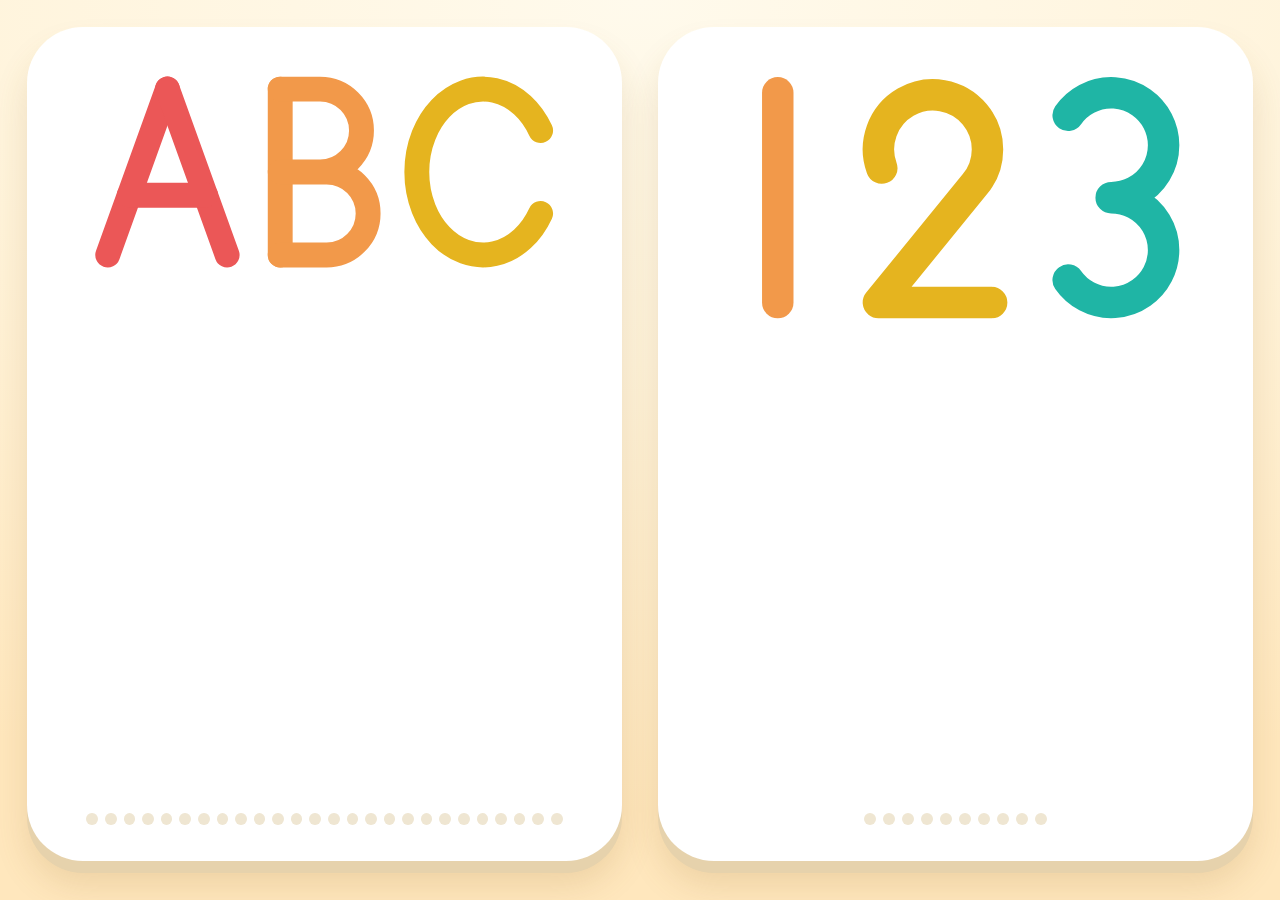
==== index.html @ ea1b4822 "First trial: free drawing over letters and numbers, voice and sounds Home with two tiles, a grid per" ====
<!doctype html>
<html lang="en">
<head>
<meta charset="utf-8">
<title>Trace Pop</title>
<meta name="viewport" content="width=device-width, initial-scale=1, viewport-fit=cover, user-scalable=no">
<meta name="description" content="Trace letters and numbers with a finger. For kids 3–6. No ads, works offline.">
<meta name="theme-color" content="#FFF4DC">
<meta name="color-scheme" content="light">
<meta name="mobile-web-app-capable" content="yes">
<meta name="apple-mobile-web-app-capable" content="yes">
<meta name="apple-mobile-web-app-status-bar-style" content="black-translucent">
<meta name="apple-mobile-web-app-title" content="Trace Pop">
<style>html, body { background: #FFF4DC; }</style>
<link rel="stylesheet" href="css/styles.css">
<script defer src="js/util.js"></script>
<script defer src="js/glyphs.js"></script>
<script defer src="js/tracer.js"></script>
<script defer src="js/speech.js"></script>
<script defer src="js/sounds.js"></script>
<script defer src="js/trace-view.js"></script>
<script defer src="js/app.js"></script>
</head>
<body>

<svg width="0" height="0" style="position:absolute" aria-hidden="true">
  <defs>
    <symbol id="i-home" viewBox="0 0 24 24"><path d="M4 11.2L12 4.2l8 7"/><path d="M6.4 10v9.3h11.2V10"/><path d="M10.2 19.3v-5h3.6v5"/></symbol>
    <symbol id="i-grid" viewBox="0 0 24 24"><rect x="4.2" y="4.2" width="6.2" height="6.2" rx="1.8"/><rect x="13.6" y="4.2" width="6.2" height="6.2" rx="1.8"/><rect x="4.2" y="13.6" width="6.2" height="6.2" rx="1.8"/><rect x="13.6" y="13.6" width="6.2" height="6.2" rx="1.8"/></symbol>
    <symbol id="i-prev" viewBox="0 0 24 24"><path d="M15.8 4.6v14.8L5.6 12z" fill="currentColor"/></symbol>
    <symbol id="i-next" viewBox="0 0 24 24"><path d="M8.2 4.6v14.8L18.4 12z" fill="currentColor"/></symbol>
    <symbol id="i-again" viewBox="0 0 24 24"><path d="M5 12a7 7 0 1 0 2.2-5.1"/><path d="M5 4.6v4.6h4.6"/></symbol>
    <symbol id="i-hand" viewBox="0 0 24 24"><path d="M9.2 12.6V5.1a1.7 1.7 0 0 1 3.4 0v5.5"/><path d="M12.6 10.4a1.6 1.6 0 0 1 3.2.2v.7"/><path d="M15.8 11.2a1.6 1.6 0 0 1 3.2.3v3.3a5.7 5.7 0 0 1-5.7 5.7h-1.1a5.6 5.6 0 0 1-4.4-2.1l-3.3-4.2a1.6 1.6 0 0 1 2.4-2.1l2.3 2.2"/></symbol>
    <symbol id="i-gear" viewBox="0 0 24 24"><path d="M12 8.6a3.4 3.4 0 1 0 0 6.8 3.4 3.4 0 0 0 0-6.8z"/><path d="M19.4 13.5a7.6 7.6 0 0 0 0-3l2-1.6-2-3.4-2.4 1a7.6 7.6 0 0 0-2.6-1.5L14 2.5h-4l-.4 2.5A7.6 7.6 0 0 0 7 6.5l-2.4-1-2 3.4 2 1.6a7.6 7.6 0 0 0 0 3l-2 1.6 2 3.4 2.4-1a7.6 7.6 0 0 0 2.6 1.5l.4 2.5h4l.4-2.5a7.6 7.6 0 0 0 2.6-1.5l2.4 1 2-3.4z"/></symbol>
    <symbol id="i-star" viewBox="0 0 24 24"><path d="M12 2.8l2.8 5.8 6.3.9-4.6 4.4 1.1 6.3L12 17.2l-5.6 3 1.1-6.3-4.6-4.4 6.3-.9z" fill="currentColor" stroke-linejoin="round"/></symbol>
  </defs>
</svg>

<!-- Home: two big tiles -->
<main class="screen screen-home" id="home">
  <button class="tile" id="tileLetters" type="button" aria-label="Letters">
    <span class="tile-word" id="wordLetters"></span>
    <span class="dots" id="dotsLetters"></span>
  </button>
  <button class="tile" id="tileNumbers" type="button" aria-label="Numbers">
    <span class="tile-word" id="wordNumbers"></span>
    <span class="dots" id="dotsNumbers"></span>
  </button>
</main>

<!-- Grid: every letter or number of one set -->
<section class="screen screen-grid" id="grid" hidden>
  <button class="kbtn" id="gridHome" type="button" aria-label="Home"><svg class="ico"><use href="#i-home"/></svg></button>
  <div class="bubbles" id="bubbles"></div>
</section>

<!-- Trace: one glyph. The buttons live outside the letter's area. -->
<section class="screen screen-trace" id="trace" hidden>
  <button class="kbtn b-grid" id="toGrid" type="button" aria-label="All letters"><svg class="ico"><use href="#i-grid"/></svg></button>
  <button class="kbtn b-hand" id="showMe" type="button" aria-label="Show me"><svg class="ico i-show"><use href="#i-hand"/></svg><svg class="ico i-redo"><use href="#i-again"/></svg></button>
  <button class="kbtn b-prev" id="prev" type="button" aria-label="Back"><svg class="ico"><use href="#i-prev"/></svg></button>
  <button class="kbtn b-next" id="next" type="button" aria-label="Next"><svg class="ico"><use href="#i-next"/></svg></button>
  <div class="stage" id="stage"></div>
</section>

</body>
</html>
---- css/styles.css ----
/* Trace Pop — one light, warm theme. Everything a child touches is big, round and springy. */
:root {
  --paper: #FFF4DC;
  --paper-2: #FFE7BD;
  --ink: #5A4634;
  --ink-soft: #A08E78;
  --card: #FFFFFF;
  --edge: #E6D2AC;        /* the "thickness" under a card or a button */
  --road: #DCD6CA;
  --rule: #E9D9B8;
  --go: #2EBD59;
  --go-edge: #1E9A44;
  --gold: #FFC531;
  --gold-edge: #E09A00;

  --btn: clamp(64px, 9vmin + 36px, 88px);
  --pad: clamp(12px, 3vmin, 28px);
  --safe-t: max(var(--pad), env(safe-area-inset-top));
  --safe-r: max(var(--pad), env(safe-area-inset-right));
  --safe-b: max(var(--pad), env(safe-area-inset-bottom));
  --safe-l: max(var(--pad), env(safe-area-inset-left));
  --spring: cubic-bezier(0.34, 1.56, 0.64, 1);
  color-scheme: light;
}

*, *::before, *::after { box-sizing: border-box; }
[hidden] { display: none !important; }
html { height: 100%; touch-action: manipulation; }
body {
  height: 100%;
  margin: 0;
  overflow: hidden;
  position: fixed;
  inset: 0;
  background: radial-gradient(120% 90% at 50% 0%, #FFFAEC 0%, var(--paper) 45%, var(--paper-2) 100%);
  color: var(--ink);
  font-family: system-ui, -apple-system, "Segoe UI", Roboto, sans-serif;
  -webkit-font-smoothing: antialiased;
  -webkit-tap-highlight-color: transparent;
  -webkit-text-size-adjust: 100%;
  -webkit-user-select: none;
  user-select: none;
  -webkit-touch-callout: none;
  overscroll-behavior: none;
}
button { font: inherit; color: inherit; touch-action: manipulation; -webkit-user-select: none; user-select: none; -webkit-touch-callout: none; }
svg { display: block; }
.ico { width: 55%; height: 55%; fill: none; stroke: currentColor; stroke-width: 2.4; stroke-linecap: round; stroke-linejoin: round; pointer-events: none; }
.glyph { width: 100%; height: 100%; overflow: visible; pointer-events: none; }

/* ---------- screens ---------- */
.screen {
  position: absolute;
  inset: 0;
  padding: var(--safe-t) var(--safe-r) var(--safe-b) var(--safe-l);
  display: grid;
  gap: clamp(12px, 2.5vmin, 24px);
}
.screen.entering { animation: screen-in 0.26s ease-out both; }
@keyframes screen-in { from { opacity: 0; transform: scale(0.97); } }

/* ---------- a child's button ---------- */
.kbtn {
  width: var(--btn);
  height: var(--btn);
  margin: 0;
  padding: 0;
  border: 0;
  border-radius: 30%;
  background: var(--card);
  color: var(--ink);
  box-shadow: 0 6px 0 var(--edge), 0 12px 18px rgba(140, 100, 30, 0.14);
  display: grid;
  place-items: center;
  cursor: pointer;
  transition: transform 0.16s var(--spring), box-shadow 0.16s ease-out;
}
.kbtn.pressed { transform: translateY(5px); box-shadow: 0 1px 0 var(--edge), 0 3px 6px rgba(140, 100, 30, 0.14); transition-duration: 0.05s; }
.kbtn:focus-visible, .tile:focus-visible, .bubble:focus-visible { outline: 4px solid #3D9BE9; outline-offset: 3px; }

/* ---------- home ---------- */
.screen-home { grid-template: 1fr 1fr / 1fr; gap: clamp(18px, 4vmin, 36px); padding-bottom: calc(var(--safe-b) + 12px); }
@media (orientation: landscape) { .screen-home { grid-template: 1fr / 1fr 1fr; } }
.tile {
  position: relative;
  min-width: 0;
  min-height: 0;
  margin: 0;
  padding: 8% 10% 6%;
  border: 0;
  border-radius: clamp(28px, 7vmin, 56px);
  background: var(--card);
  box-shadow: 0 12px 0 var(--edge), 0 24px 34px rgba(140, 100, 30, 0.16);
  display: grid;
  grid-template-rows: 1fr auto;
  gap: 6%;
  cursor: pointer;
  transition: transform 0.18s var(--spring), box-shadow 0.18s ease-out;
  animation: tile-wobble 5.2s ease-in-out infinite;
}
#tileNumbers { animation-delay: -2.6s; }
.tile.pressed { transform: translateY(10px); box-shadow: 0 2px 0 var(--edge), 0 6px 10px rgba(140, 100, 30, 0.16); transition-duration: 0.05s; animation: none; }
.tile-word { min-height: 0; display: block; }
@keyframes tile-wobble {
  0%, 86%, 100% { rotate: 0deg; }
  89% { rotate: -1.6deg; }
  93% { rotate: 1.6deg; }
  97% { rotate: -0.8deg; }
}
.dots { display: flex; justify-content: center; gap: clamp(2px, 0.9vmin, 7px); height: clamp(6px, 1.6vmin, 12px); }
.dots i { flex: 0 1 clamp(6px, 1.6vmin, 12px); height: 100%; border-radius: 50%; background: #EFE6D2; }

/* ---------- grid ---------- */
.screen-grid { grid-template: auto 1fr / 1fr; }
@media (orientation: landscape) { .screen-grid { grid-template: 1fr / auto 1fr; } }
.bubbles {
  min-width: 0;
  min-height: 0;
  display: grid;
  grid-template-columns: repeat(var(--cols, 4), var(--cell, 60px));
  grid-auto-rows: var(--cell, 60px);
  gap: var(--gap, 8px);
  place-content: center;
}
.bubble {
  position: relative;
  margin: 0;
  padding: 19%;
  border: 0;
  border-radius: 30%;
  background: var(--card);
  color: var(--c);
  box-shadow: 0 calc(var(--cell) * 0.07) 0 var(--edge), 0 calc(var(--cell) * 0.12) calc(var(--cell) * 0.16) rgba(140, 100, 30, 0.12);
  cursor: pointer;
  transition: transform 0.16s var(--spring), box-shadow 0.16s ease-out;
}
.bubble.done { background: var(--c); color: #fff; box-shadow: 0 calc(var(--cell) * 0.07) 0 color-mix(in srgb, var(--c) 72%, #000), 0 calc(var(--cell) * 0.12) calc(var(--cell) * 0.16) rgba(140, 100, 30, 0.12); }
.bubble.pressed { transform: translateY(calc(var(--cell) * 0.06)); box-shadow: 0 1px 0 var(--edge); transition-duration: 0.05s; }
.bubble.next-up { animation: bubble-wobble 3.6s ease-in-out infinite; }
@keyframes bubble-wobble {
  0%, 70%, 100% { rotate: 0deg; scale: 1; }
  76% { rotate: -7deg; scale: 1.06; }
  84% { rotate: 7deg; scale: 1.06; }
  92% { rotate: -3deg; scale: 1.02; }
}
.bubble .star { position: absolute; top: -9%; right: -9%; width: 40%; height: 40%; color: var(--gold); stroke: var(--gold-edge); stroke-width: 1.4; filter: drop-shadow(0 1px 0 rgba(0, 0, 0, 0.12)); }

/* ---------- trace ---------- */
/* The buttons own the corners; the letter's stage never reaches under them. */
.screen-trace {
  grid-template:
    "grid  .     hand" auto
    "stage stage stage" 1fr
    "prev  .     next" auto
    / auto 1fr auto;
}
@media (orientation: landscape) {
  .screen-trace {
    grid-template:
      "grid stage hand" 1fr
      "prev stage next" auto
      ".    stage ."    1fr
      / auto 1fr auto;
  }
  .screen-trace .b-grid, .screen-trace .b-hand { align-self: start; }
}
.b-grid { grid-area: grid; }
.b-hand { grid-area: hand; }
.b-prev { grid-area: prev; }
.b-next { grid-area: next; }
.b-hand .i-redo, .screen-trace.done .b-hand .i-show { display: none; }
.screen-trace.done .b-hand .i-redo { display: block; }
.b-prev, .b-next { color: var(--ink-soft); }
.screen-trace.done .b-next { color: #fff; background: var(--go); box-shadow: 0 6px 0 var(--go-edge), 0 12px 18px rgba(30, 150, 70, 0.25); animation: next-pulse 1.1s ease-in-out 0.6s infinite; }
.screen-trace.done .b-next.pressed { box-shadow: 0 1px 0 var(--go-edge); animation: none; }
@keyframes next-pulse { 50% { scale: 1.1; } }

.stage { grid-area: stage; position: relative; min-width: 0; min-height: 0; overflow: hidden; touch-action: none; cursor: crosshair; }
.stage.done { cursor: pointer; }
.trace-svg { position: absolute; inset: 0; width: 100%; height: 100%; overflow: visible; pointer-events: none; }
.stage.arriving .letter { animation: letter-in 0.34s var(--spring) both; }
@keyframes letter-in { from { opacity: 0; scale: 0.86; } }

.rules line { stroke: var(--rule); stroke-width: 1.1; }
.rules .mid { stroke-dasharray: 5 5; }
.letter { transform-box: fill-box; transform-origin: 50% 50%; }
.road { fill: none; stroke: var(--road); stroke-linecap: round; stroke-linejoin: round; }
.road-dot { fill: none; stroke: #fff; stroke-width: 1.5; stroke-linecap: round; stroke-linejoin: round; stroke-dasharray: 0.1 6; opacity: 0.9; }
.trail { fill: none; stroke: var(--c); stroke-linecap: round; stroke-linejoin: round; }
.demo-trail { fill: none; stroke: var(--c); stroke-linecap: round; stroke-linejoin: round; opacity: 0.42; }
.tint { fill: none; stroke: var(--c); stroke-linecap: round; stroke-linejoin: round; opacity: 0.3; }
/* The child's own line, exactly where the finger went. */
.ink { fill: none; stroke: var(--c); stroke-linecap: round; stroke-linejoin: round; transition: opacity 0.6s ease-out; }
.ink .fading { opacity: 0; transition: opacity 0.8s ease-out; }
.stage.done .ink { opacity: 0; }
.stage.done .road-dots { display: none; }

.hand { pointer-events: none; filter: drop-shadow(0 1.5px 1.5px rgba(60, 40, 10, 0.28)); }
.hand-line rect { fill: var(--ink); stroke: var(--ink); stroke-width: 3.4; stroke-linejoin: round; }
.hand-fill rect { fill: #fff; }
.hand-crease { fill: none; stroke: var(--ink); stroke-width: 1.5; stroke-linecap: round; }

/* Success: the whole letter hops and runs through the rainbow, slowly (no fast flashing). */
.letter.party { animation: letter-hop 0.5s var(--spring); }
.letter.party .trail { animation: rainbow 1.5s linear; }
@keyframes letter-hop { 0% { scale: 1; } 45% { scale: 1.12; } 100% { scale: 1; } }
@keyframes rainbow {
  0% { stroke: var(--c); }
  14% { stroke: #EB5757; }
  28% { stroke: #F2994A; }
  42% { stroke: #E5B41F; }
  56% { stroke: #1FB5A5; }
  70% { stroke: #3D9BE9; }
  84% { stroke: #9B59D0; }
  100% { stroke: var(--c); }
}

@media (prefers-reduced-motion: reduce) {
  .tile, .bubble.next-up, .screen-trace.done .b-next { animation: none; }
  .screen.entering, .stage.arriving .letter { animation-duration: 0.01s; }
}
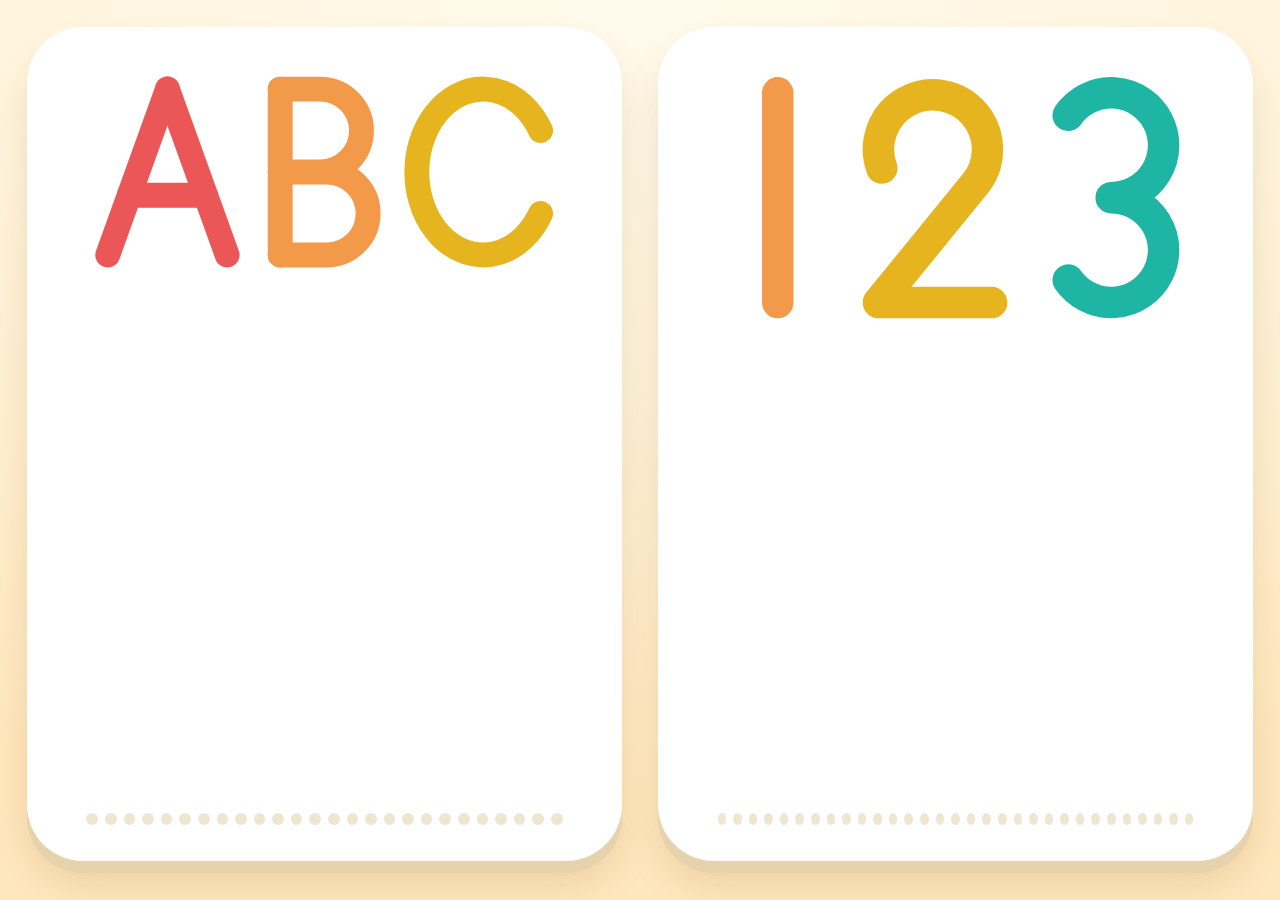
==== commit 3b900d32: "Numbers to 30, a "next" card, app icon; the hand waits, the voice names only what is drawn Numbers 1" ====
--- a/index.html
+++ b/index.html
@@ -11,6 +11,9 @@
 <meta name="apple-mobile-web-app-capable" content="yes">
 <meta name="apple-mobile-web-app-status-bar-style" content="black-translucent">
 <meta name="apple-mobile-web-app-title" content="Trace Pop">
+<link rel="manifest" href="manifest.webmanifest">
+<link rel="icon" href="icons/icon.svg" type="image/svg+xml">
+<link rel="apple-touch-icon" href="icons/apple-touch-icon.png">
 <style>html, body { background: #FFF4DC; }</style>
 <link rel="stylesheet" href="css/styles.css">
 <script defer src="js/util.js"></script>
@@ -61,6 +64,16 @@
   <button class="kbtn b-prev" id="prev" type="button" aria-label="Back"><svg class="ico"><use href="#i-prev"/></svg></button>
   <button class="kbtn b-next" id="next" type="button" aria-label="Next"><svg class="ico"><use href="#i-next"/></svg></button>
   <div class="stage" id="stage"></div>
+  <!-- After a finished glyph: one big thing to tap, with the next glyph on it. -->
+  <div class="pop" id="pop" hidden>
+    <div class="pop-card">
+      <button class="pop-next" id="popNext" type="button" aria-label="Next">
+        <span class="pop-glyph" id="popGlyph"></span>
+        <span class="pop-go"><svg class="ico"><use href="#i-next"/></svg></span>
+      </button>
+      <button class="kbtn pop-again" id="popAgain" type="button" aria-label="Again"><svg class="ico"><use href="#i-again"/></svg></button>
+    </div>
+  </div>
 </section>
 
 </body>
--- a/css/styles.css
+++ b/css/styles.css
@@ -200,6 +200,46 @@
 .hand-fill rect { fill: #fff; }
 .hand-crease { fill: none; stroke: var(--ink); stroke-width: 1.5; stroke-linecap: round; }
 
+/* The "next one" card: pops up over the finished letter. */
+.pop { position: absolute; inset: 0; z-index: 5; display: grid; place-items: center; background: rgba(90, 70, 52, 0.3); }
+.pop.entering { animation: pop-dim 0.25s ease-out both; }
+.pop.entering .pop-card { animation: pop-in 0.4s var(--spring) both; }
+@keyframes pop-dim { from { background: rgba(90, 70, 52, 0); } }
+@keyframes pop-in { from { opacity: 0; scale: 0.6; } }
+.pop-card { display: grid; justify-items: center; gap: clamp(14px, 3vmin, 24px); }
+.pop-next {
+  --size: clamp(150px, 52vmin, 420px);
+  position: relative;
+  width: var(--size);
+  height: var(--size);
+  margin: 0;
+  padding: 17%;
+  border: 0;
+  border-radius: 24%;
+  background: var(--card);
+  box-shadow: 0 calc(var(--size) * 0.05) 0 var(--edge), 0 calc(var(--size) * 0.1) calc(var(--size) * 0.14) rgba(70, 45, 10, 0.3);
+  cursor: pointer;
+  transition: transform 0.16s var(--spring), box-shadow 0.16s ease-out;
+}
+.pop-next.pressed { transform: translateY(calc(var(--size) * 0.04)); box-shadow: 0 2px 0 var(--edge); transition-duration: 0.05s; }
+.pop-glyph { display: grid; place-items: center; width: 100%; height: 100%; color: var(--ink-soft); }
+.pop-glyph .ico { width: 70%; height: 70%; }
+.pop-go {
+  position: absolute;
+  right: -9%;
+  bottom: -9%;
+  width: 40%;
+  height: 40%;
+  border-radius: 50%;
+  background: var(--go);
+  color: #fff;
+  box-shadow: 0 calc(var(--size) * 0.025) 0 var(--go-edge), 0 calc(var(--size) * 0.05) calc(var(--size) * 0.07) rgba(30, 150, 70, 0.35);
+  display: grid;
+  place-items: center;
+  animation: next-pulse 1.1s ease-in-out infinite;
+}
+.pop-go .ico { width: 56%; height: 56%; translate: 5% 0; }
+
 /* Success: the whole letter hops and runs through the rainbow, slowly (no fast flashing). */
 .letter.party { animation: letter-hop 0.5s var(--spring); }
 .letter.party .trail { animation: rainbow 1.5s linear; }
@@ -216,6 +256,6 @@
 }
 
 @media (prefers-reduced-motion: reduce) {
-  .tile, .bubble.next-up, .screen-trace.done .b-next { animation: none; }
+  .tile, .bubble.next-up, .screen-trace.done .b-next, .pop-go { animation: none; }
   .screen.entering, .stage.arriving .letter { animation-duration: 0.01s; }
 }
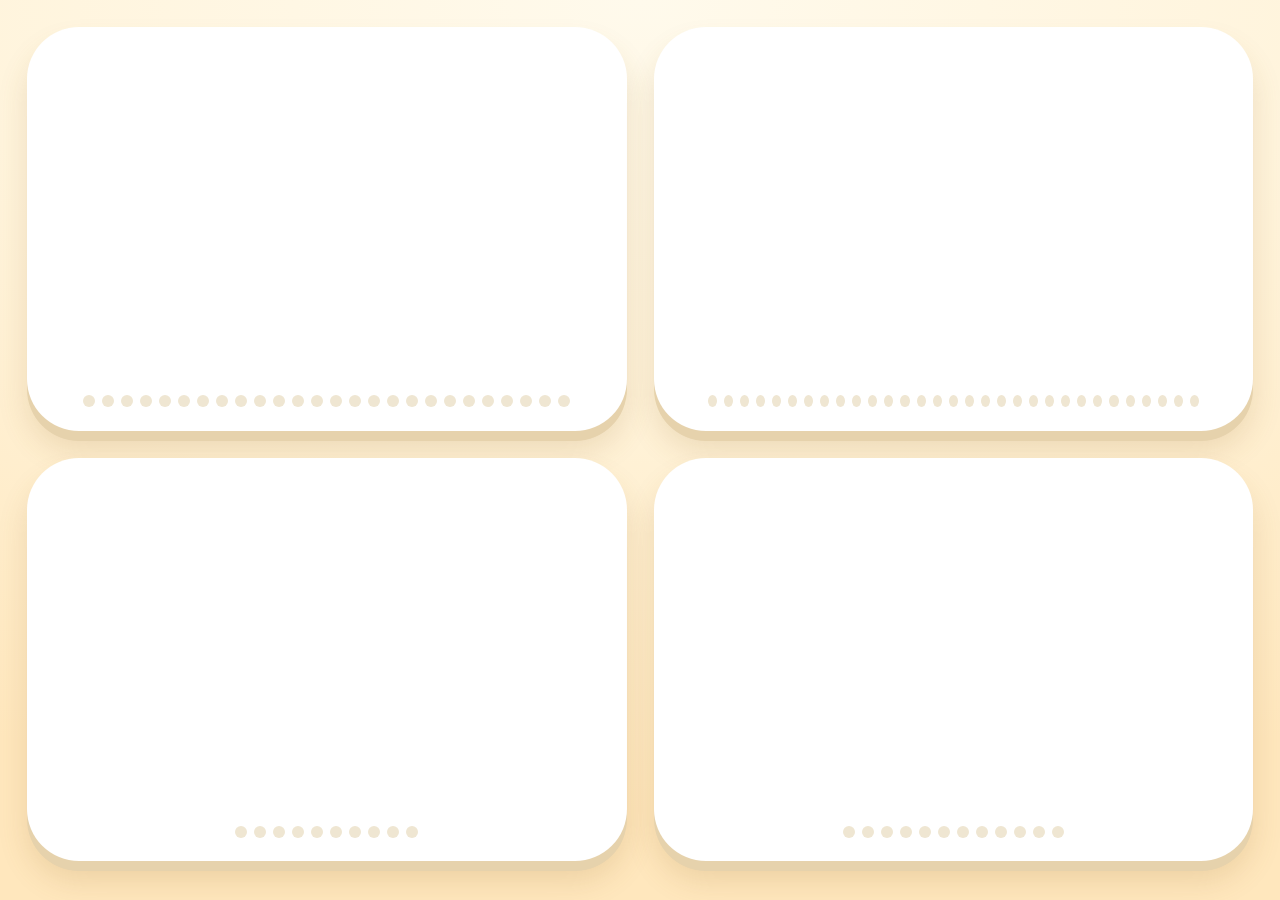
==== commit 3fb3877f: "Shapes and pictures to trace; a bigger 'next' button instead of the card Two new sets, with voice: 1" ====
--- a/index.html
+++ b/index.html
@@ -4,7 +4,7 @@
 <meta charset="utf-8">
 <title>Trace Pop</title>
 <meta name="viewport" content="width=device-width, initial-scale=1, viewport-fit=cover, user-scalable=no">
-<meta name="description" content="Trace letters and numbers with a finger. For kids 3–6. No ads, works offline.">
+<meta name="description" content="Trace letters, numbers, shapes and pictures with a finger. For kids 3–6. No ads, works offline.">
 <meta name="theme-color" content="#FFF4DC">
 <meta name="color-scheme" content="light">
 <meta name="mobile-web-app-capable" content="yes">
@@ -39,7 +39,7 @@
   </defs>
 </svg>
 
-<!-- Home: two big tiles -->
+<!-- Home: four big tiles -->
 <main class="screen screen-home" id="home">
   <button class="tile" id="tileLetters" type="button" aria-label="Letters">
     <span class="tile-word" id="wordLetters"></span>
@@ -49,9 +49,17 @@
     <span class="tile-word" id="wordNumbers"></span>
     <span class="dots" id="dotsNumbers"></span>
   </button>
+  <button class="tile" id="tileShapes" type="button" aria-label="Shapes">
+    <span class="tile-word" id="wordShapes"></span>
+    <span class="dots" id="dotsShapes"></span>
+  </button>
+  <button class="tile" id="tilePictures" type="button" aria-label="Pictures">
+    <span class="tile-word" id="wordPictures"></span>
+    <span class="dots" id="dotsPictures"></span>
+  </button>
 </main>
 
-<!-- Grid: every letter or number of one set -->
+<!-- Grid: everything in one set (letters, numbers, shapes or pictures) -->
 <section class="screen screen-grid" id="grid" hidden>
   <button class="kbtn" id="gridHome" type="button" aria-label="Home"><svg class="ico"><use href="#i-home"/></svg></button>
   <div class="bubbles" id="bubbles"></div>
@@ -59,21 +67,11 @@
 
 <!-- Trace: one glyph. The buttons live outside the letter's area. -->
 <section class="screen screen-trace" id="trace" hidden>
-  <button class="kbtn b-grid" id="toGrid" type="button" aria-label="All letters"><svg class="ico"><use href="#i-grid"/></svg></button>
+  <button class="kbtn b-grid" id="toGrid" type="button" aria-label="All of them"><svg class="ico"><use href="#i-grid"/></svg></button>
   <button class="kbtn b-hand" id="showMe" type="button" aria-label="Show me"><svg class="ico i-show"><use href="#i-hand"/></svg><svg class="ico i-redo"><use href="#i-again"/></svg></button>
   <button class="kbtn b-prev" id="prev" type="button" aria-label="Back"><svg class="ico"><use href="#i-prev"/></svg></button>
   <button class="kbtn b-next" id="next" type="button" aria-label="Next"><svg class="ico"><use href="#i-next"/></svg></button>
   <div class="stage" id="stage"></div>
-  <!-- After a finished glyph: one big thing to tap, with the next glyph on it. -->
-  <div class="pop" id="pop" hidden>
-    <div class="pop-card">
-      <button class="pop-next" id="popNext" type="button" aria-label="Next">
-        <span class="pop-glyph" id="popGlyph"></span>
-        <span class="pop-go"><svg class="ico"><use href="#i-next"/></svg></span>
-      </button>
-      <button class="kbtn pop-again" id="popAgain" type="button" aria-label="Again"><svg class="ico"><use href="#i-again"/></svg></button>
-    </div>
-  </div>
 </section>
 
 </body>
--- a/css/styles.css
+++ b/css/styles.css
@@ -46,7 +46,9 @@
 button { font: inherit; color: inherit; touch-action: manipulation; -webkit-user-select: none; user-select: none; -webkit-touch-callout: none; }
 svg { display: block; }
 .ico { width: 55%; height: 55%; fill: none; stroke: currentColor; stroke-width: 2.4; stroke-linecap: round; stroke-linejoin: round; pointer-events: none; }
-.glyph { width: 100%; height: 100%; overflow: visible; pointer-events: none; }
+/* A glyph's picture fills a box of a known size and is never laid out by its own size (inside a
+   button a "100% height" is not dependable, and the picture would spill out). */
+.glyph { position: absolute; inset: 0; width: 100%; height: 100%; overflow: visible; pointer-events: none; }
 
 /* ---------- screens ---------- */
 .screen {
@@ -79,28 +81,31 @@
 .kbtn:focus-visible, .tile:focus-visible, .bubble:focus-visible { outline: 4px solid #3D9BE9; outline-offset: 3px; }
 
 /* ---------- home ---------- */
-.screen-home { grid-template: 1fr 1fr / 1fr; gap: clamp(18px, 4vmin, 36px); padding-bottom: calc(var(--safe-b) + 12px); }
-@media (orientation: landscape) { .screen-home { grid-template: 1fr / 1fr 1fr; } }
+/* Four tiles: one under another on an upright screen (wide tiles keep the pictures big), two by two on its side. */
+.screen-home { grid-template: repeat(4, 1fr) / 1fr; gap: clamp(14px, 3vmin, 30px); padding-bottom: calc(var(--safe-b) + 12px); }
+@media (orientation: landscape) { .screen-home { grid-template: 1fr 1fr / 1fr 1fr; } }
 .tile {
   position: relative;
   min-width: 0;
   min-height: 0;
   margin: 0;
-  padding: 8% 10% 6%;
+  padding: clamp(12px, 3.5vmin, 34px) 9% clamp(10px, 2.6vmin, 26px);
   border: 0;
-  border-radius: clamp(28px, 7vmin, 56px);
+  border-radius: clamp(24px, 6vmin, 52px);
   background: var(--card);
-  box-shadow: 0 12px 0 var(--edge), 0 24px 34px rgba(140, 100, 30, 0.16);
+  box-shadow: 0 10px 0 var(--edge), 0 20px 30px rgba(140, 100, 30, 0.16);
   display: grid;
   grid-template-rows: 1fr auto;
-  gap: 6%;
+  gap: clamp(8px, 2vmin, 18px);
   cursor: pointer;
   transition: transform 0.18s var(--spring), box-shadow 0.18s ease-out;
   animation: tile-wobble 5.2s ease-in-out infinite;
 }
-#tileNumbers { animation-delay: -2.6s; }
+#tileNumbers { animation-delay: -1.3s; }
+#tileShapes { animation-delay: -2.6s; }
+#tilePictures { animation-delay: -3.9s; }
 .tile.pressed { transform: translateY(10px); box-shadow: 0 2px 0 var(--edge), 0 6px 10px rgba(140, 100, 30, 0.16); transition-duration: 0.05s; animation: none; }
-.tile-word { min-height: 0; display: block; }
+.tile-word { position: relative; min-height: 0; display: block; }
 @keyframes tile-wobble {
   0%, 86%, 100% { rotate: 0deg; }
   89% { rotate: -1.6deg; }
@@ -125,7 +130,7 @@
 .bubble {
   position: relative;
   margin: 0;
-  padding: 19%;
+  padding: 0;
   border: 0;
   border-radius: 30%;
   background: var(--card);
@@ -143,6 +148,7 @@
   84% { rotate: 7deg; scale: 1.06; }
   92% { rotate: -3deg; scale: 1.02; }
 }
+.bubble .glyph { inset: 19%; width: 62%; height: 62%; }
 .bubble .star { position: absolute; top: -9%; right: -9%; width: 40%; height: 40%; color: var(--gold); stroke: var(--gold-edge); stroke-width: 1.4; filter: drop-shadow(0 1px 0 rgba(0, 0, 0, 0.12)); }
 
 /* ---------- trace ---------- */
@@ -171,9 +177,13 @@
 .b-hand .i-redo, .screen-trace.done .b-hand .i-show { display: none; }
 .screen-trace.done .b-hand .i-redo { display: block; }
 .b-prev, .b-next { color: var(--ink-soft); }
-.screen-trace.done .b-next { color: #fff; background: var(--go); box-shadow: 0 6px 0 var(--go-edge), 0 12px 18px rgba(30, 150, 70, 0.25); animation: next-pulse 1.1s ease-in-out 0.6s infinite; }
+/* The glyph is drawn: "next" is the one thing to tap now. It turns green, grows (out of its corner,
+   towards the middle of the screen) and keeps pulsing. Nothing moves on by itself. */
+.b-next { z-index: 2; transform-origin: 100% 100%; transition: transform 0.16s var(--spring), box-shadow 0.16s ease-out, scale 0.4s var(--spring); }
+@media (orientation: landscape) { .b-next { transform-origin: 100% 50%; } }
+.screen-trace.done .b-next { color: #fff; background: var(--go); scale: 1.35; box-shadow: 0 6px 0 var(--go-edge), 0 12px 18px rgba(30, 150, 70, 0.25), 0 0 0 6px rgba(46, 189, 89, 0.22); animation: next-pulse 1.1s ease-in-out 0.6s infinite; }
 .screen-trace.done .b-next.pressed { box-shadow: 0 1px 0 var(--go-edge); animation: none; }
-@keyframes next-pulse { 50% { scale: 1.1; } }
+@keyframes next-pulse { 0%, 100% { scale: 1.35; } 50% { scale: 1.55; } }
 
 .stage { grid-area: stage; position: relative; min-width: 0; min-height: 0; overflow: hidden; touch-action: none; cursor: crosshair; }
 .stage.done { cursor: pointer; }
@@ -190,8 +200,9 @@
 .demo-trail { fill: none; stroke: var(--c); stroke-linecap: round; stroke-linejoin: round; opacity: 0.42; }
 .tint { fill: none; stroke: var(--c); stroke-linecap: round; stroke-linejoin: round; opacity: 0.3; }
 /* The child's own line, exactly where the finger went. */
+.ink-mask { fill: none; stroke: #fff; stroke-linecap: round; stroke-linejoin: round; }
 .ink { fill: none; stroke: var(--c); stroke-linecap: round; stroke-linejoin: round; transition: opacity 0.6s ease-out; }
-.ink .fading { opacity: 0; transition: opacity 0.8s ease-out; }
+.ink .fading { opacity: 0; transition: opacity 0.4s ease-out; }
 .stage.done .ink { opacity: 0; }
 .stage.done .road-dots { display: none; }
 
@@ -199,46 +210,6 @@
 .hand-line rect { fill: var(--ink); stroke: var(--ink); stroke-width: 3.4; stroke-linejoin: round; }
 .hand-fill rect { fill: #fff; }
 .hand-crease { fill: none; stroke: var(--ink); stroke-width: 1.5; stroke-linecap: round; }
-
-/* The "next one" card: pops up over the finished letter. */
-.pop { position: absolute; inset: 0; z-index: 5; display: grid; place-items: center; background: rgba(90, 70, 52, 0.3); }
-.pop.entering { animation: pop-dim 0.25s ease-out both; }
-.pop.entering .pop-card { animation: pop-in 0.4s var(--spring) both; }
-@keyframes pop-dim { from { background: rgba(90, 70, 52, 0); } }
-@keyframes pop-in { from { opacity: 0; scale: 0.6; } }
-.pop-card { display: grid; justify-items: center; gap: clamp(14px, 3vmin, 24px); }
-.pop-next {
-  --size: clamp(150px, 52vmin, 420px);
-  position: relative;
-  width: var(--size);
-  height: var(--size);
-  margin: 0;
-  padding: 17%;
-  border: 0;
-  border-radius: 24%;
-  background: var(--card);
-  box-shadow: 0 calc(var(--size) * 0.05) 0 var(--edge), 0 calc(var(--size) * 0.1) calc(var(--size) * 0.14) rgba(70, 45, 10, 0.3);
-  cursor: pointer;
-  transition: transform 0.16s var(--spring), box-shadow 0.16s ease-out;
-}
-.pop-next.pressed { transform: translateY(calc(var(--size) * 0.04)); box-shadow: 0 2px 0 var(--edge); transition-duration: 0.05s; }
-.pop-glyph { display: grid; place-items: center; width: 100%; height: 100%; color: var(--ink-soft); }
-.pop-glyph .ico { width: 70%; height: 70%; }
-.pop-go {
-  position: absolute;
-  right: -9%;
-  bottom: -9%;
-  width: 40%;
-  height: 40%;
-  border-radius: 50%;
-  background: var(--go);
-  color: #fff;
-  box-shadow: 0 calc(var(--size) * 0.025) 0 var(--go-edge), 0 calc(var(--size) * 0.05) calc(var(--size) * 0.07) rgba(30, 150, 70, 0.35);
-  display: grid;
-  place-items: center;
-  animation: next-pulse 1.1s ease-in-out infinite;
-}
-.pop-go .ico { width: 56%; height: 56%; translate: 5% 0; }
 
 /* Success: the whole letter hops and runs through the rainbow, slowly (no fast flashing). */
 .letter.party { animation: letter-hop 0.5s var(--spring); }
@@ -256,6 +227,6 @@
 }
 
 @media (prefers-reduced-motion: reduce) {
-  .tile, .bubble.next-up, .screen-trace.done .b-next, .pop-go { animation: none; }
+  .tile, .bubble.next-up, .screen-trace.done .b-next { animation: none; }
   .screen.entering, .stage.arriving .letter { animation-duration: 0.01s; }
 }
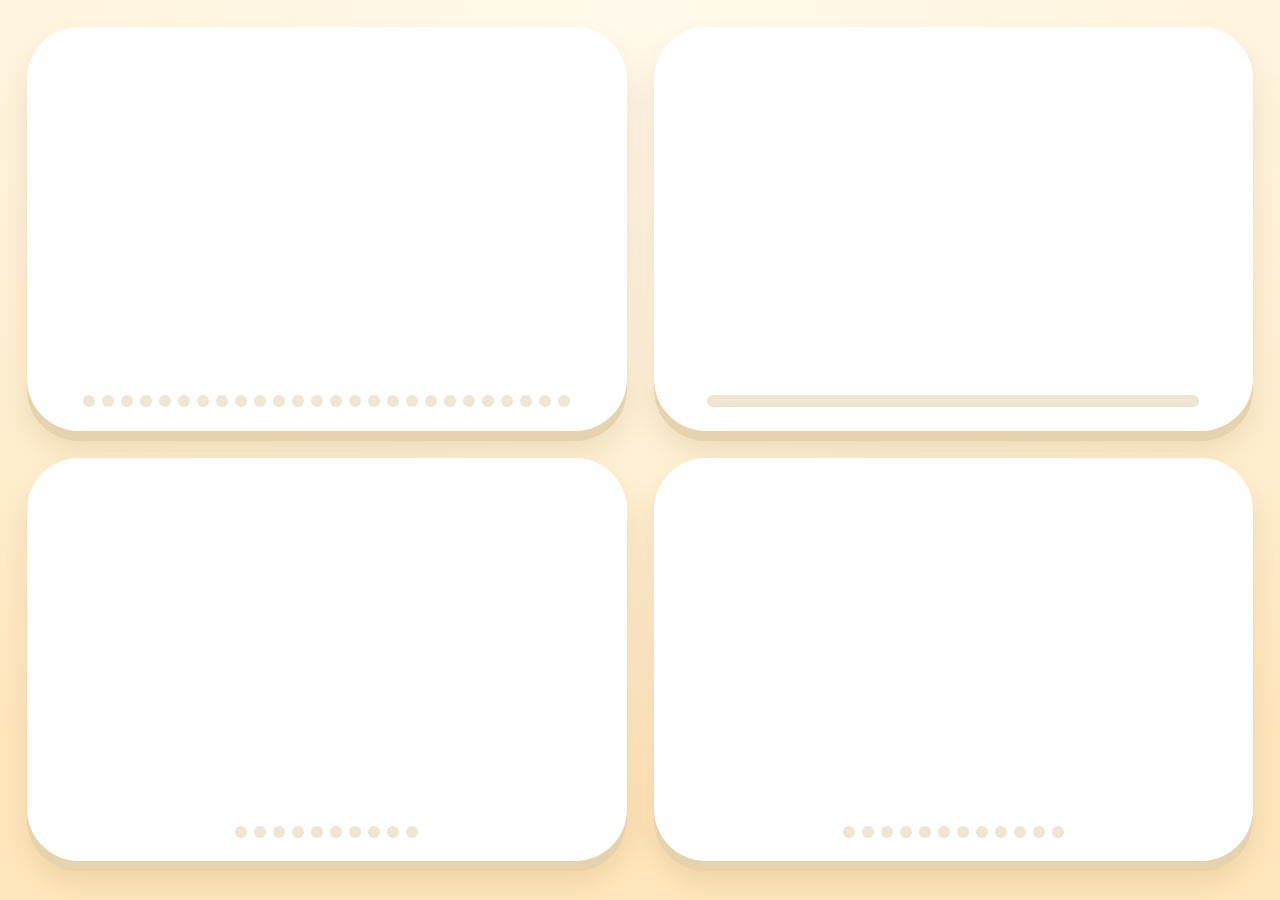
==== commit 2cd11844: "Numbers to 100, voiced; the numbers grid in pages of twenty - The numbers go up to 100, each with it" ====
--- a/index.html
+++ b/index.html
@@ -61,7 +61,9 @@
 
 <!-- Grid: everything in one set (letters, numbers, shapes or pictures) -->
 <section class="screen screen-grid" id="grid" hidden>
-  <button class="kbtn" id="gridHome" type="button" aria-label="Home"><svg class="ico"><use href="#i-home"/></svg></button>
+  <button class="kbtn b-home" id="gridHome" type="button" aria-label="Home"><svg class="ico"><use href="#i-home"/></svg></button>
+  <button class="kbtn b-prev" id="pagePrev" type="button" aria-label="Page before" hidden><svg class="ico"><use href="#i-prev"/></svg></button>
+  <button class="kbtn b-next" id="pageNext" type="button" aria-label="Page after" hidden><svg class="ico"><use href="#i-next"/></svg></button>
   <div class="bubbles" id="bubbles"></div>
 </section>
 
--- a/css/styles.css
+++ b/css/styles.css
@@ -114,11 +114,23 @@
 }
 .dots { display: flex; justify-content: center; gap: clamp(2px, 0.9vmin, 7px); height: clamp(6px, 1.6vmin, 12px); }
 .dots i { flex: 0 1 clamp(6px, 1.6vmin, 12px); height: 100%; border-radius: 50%; background: #EFE6D2; }
+/* Too many for dots (the numbers): one bar, a stripe for each. */
+.dots.many { gap: 0; border-radius: 99px; overflow: hidden; }
+.dots.many i { flex: 1 1 0; border-radius: 0; }
 
 /* ---------- grid ---------- */
-.screen-grid { grid-template: auto 1fr / 1fr; }
-@media (orientation: landscape) { .screen-grid { grid-template: 1fr / auto 1fr; } }
+.screen-grid { grid-template: "home" auto "bubbles" 1fr / 1fr; }
+@media (orientation: landscape) { .screen-grid { grid-template: "home bubbles" 1fr / auto 1fr; } }
+/* A set shown a page at a time (the numbers): ◀ ▶ are where they are on the drawing screen. */
+.screen-grid.paged { grid-template: "home . ." auto "bubbles bubbles bubbles" 1fr "prev . next" auto / auto 1fr auto; }
+@media (orientation: landscape) {
+  .screen-grid.paged { grid-template: "home bubbles ." 1fr "prev bubbles next" auto ". bubbles ." 1fr / auto 1fr auto; }
+}
+.b-home { grid-area: home; align-self: start; }
+.kbtn.off { visibility: hidden; }
+.bubbles.turning { animation: screen-in 0.2s ease-out both; }
 .bubbles {
+  grid-area: bubbles;
   min-width: 0;
   min-height: 0;
   display: grid;
